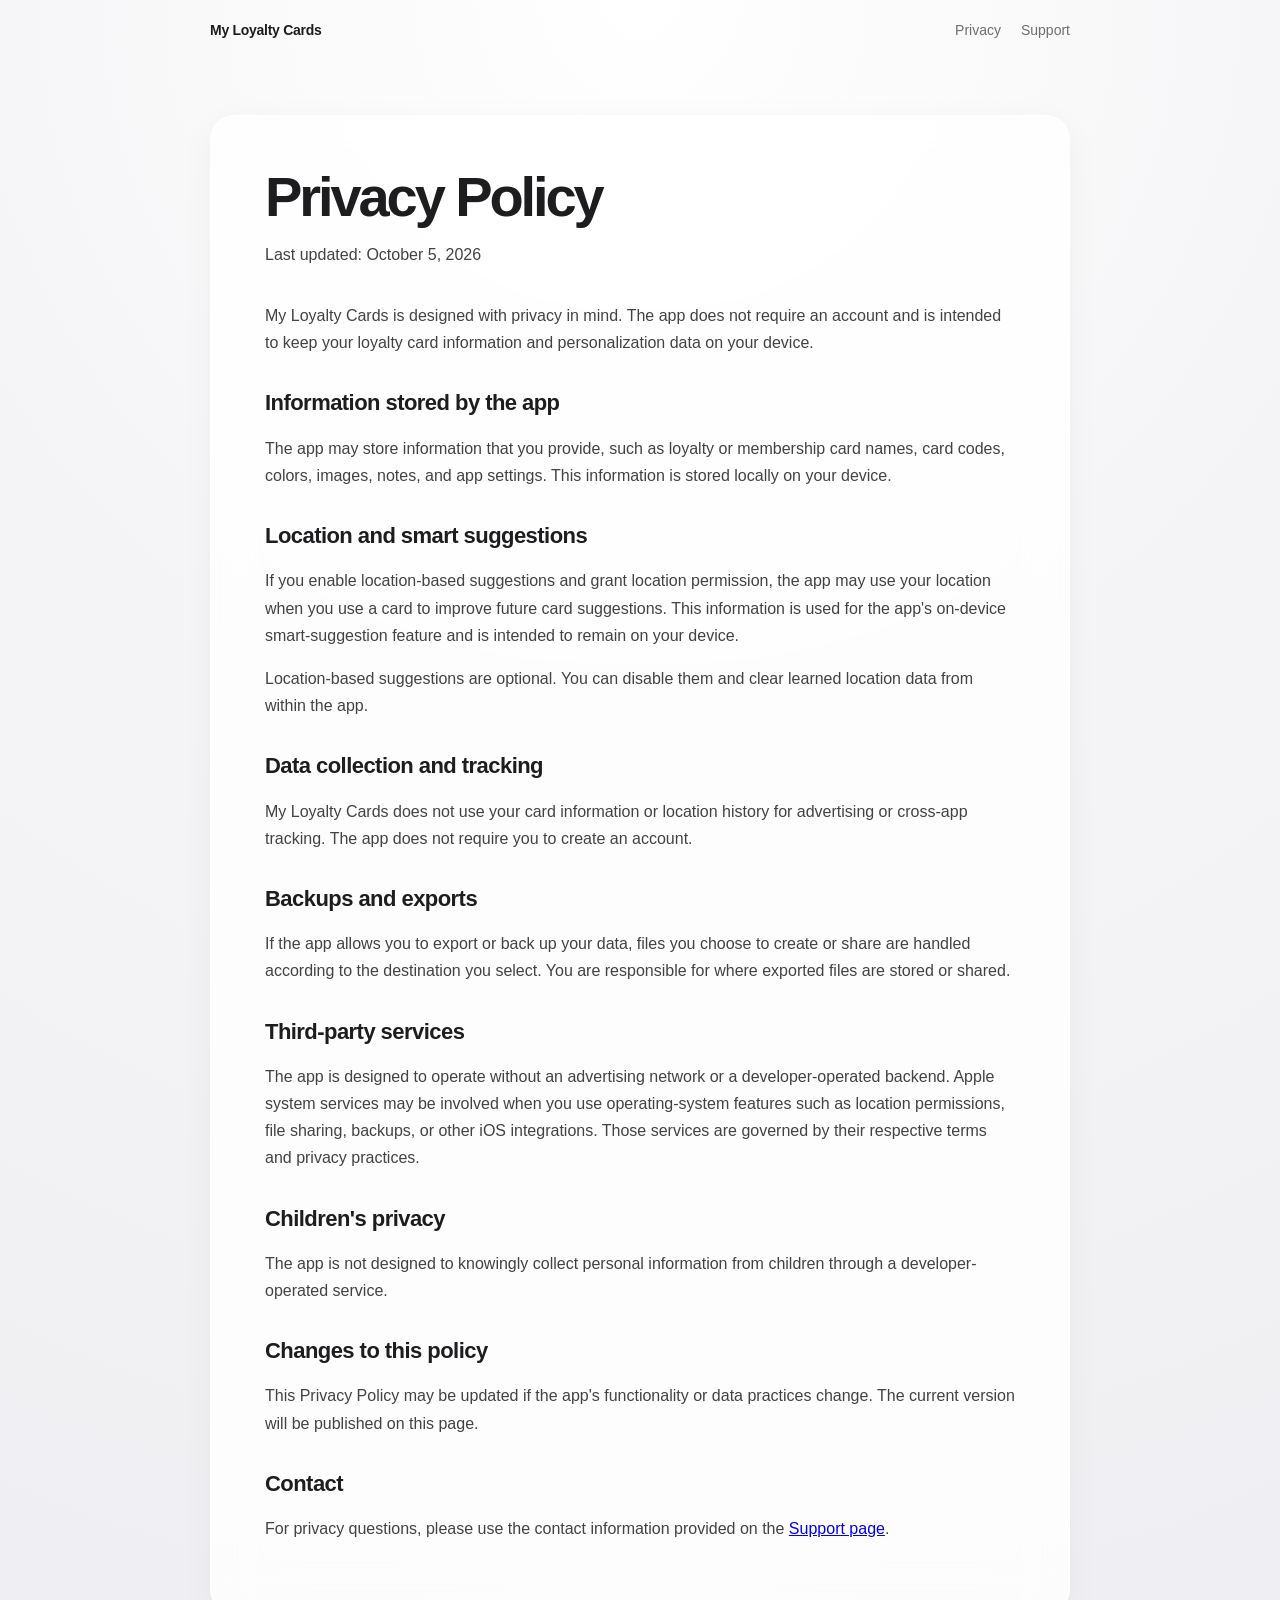
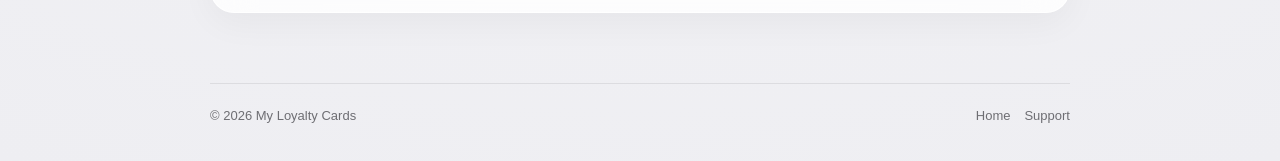
==== privacy.html @ 972e64fd "Add files via upload" ====
<!doctype html>
<html lang="en">
<head>
<meta charset="utf-8">
<meta name="viewport" content="width=device-width, initial-scale=1">
<meta name="color-scheme" content="light">
<link rel="stylesheet" href="style.css">
<title>Privacy Policy — My Loyalty Cards</title>
<meta name="description" content="Privacy Policy for My Loyalty Cards.">
</head>
<body>
<div class="wrap">
<nav><div class="brand"><a href="index.html" style="margin:0;color:inherit;text-decoration:none">My Loyalty Cards</a></div><div class="links"><a href="privacy.html">Privacy</a><a href="support.html">Support</a></div></nav>
<main class="paper">
<h1>Privacy Policy</h1>
<p class="meta">Last updated: October 5, 2026</p>

<p>My Loyalty Cards is designed with privacy in mind. The app does not require an account and is intended to keep your loyalty card information and personalization data on your device.</p>

<h2>Information stored by the app</h2>
<p>The app may store information that you provide, such as loyalty or membership card names, card codes, colors, images, notes, and app settings. This information is stored locally on your device.</p>

<h2>Location and smart suggestions</h2>
<p>If you enable location-based suggestions and grant location permission, the app may use your location when you use a card to improve future card suggestions. This information is used for the app's on-device smart-suggestion feature and is intended to remain on your device.</p>
<p>Location-based suggestions are optional. You can disable them and clear learned location data from within the app.</p>

<h2>Data collection and tracking</h2>
<p>My Loyalty Cards does not use your card information or location history for advertising or cross-app tracking. The app does not require you to create an account.</p>

<h2>Backups and exports</h2>
<p>If the app allows you to export or back up your data, files you choose to create or share are handled according to the destination you select. You are responsible for where exported files are stored or shared.</p>

<h2>Third-party services</h2>
<p>The app is designed to operate without an advertising network or a developer-operated backend. Apple system services may be involved when you use operating-system features such as location permissions, file sharing, backups, or other iOS integrations. Those services are governed by their respective terms and privacy practices.</p>

<h2>Children's privacy</h2>
<p>The app is not designed to knowingly collect personal information from children through a developer-operated service.</p>

<h2>Changes to this policy</h2>
<p>This Privacy Policy may be updated if the app's functionality or data practices change. The current version will be published on this page.</p>

<h2>Contact</h2>
<p>For privacy questions, please use the contact information provided on the <a href="support.html">Support page</a>.</p>
</main>
<footer><span>© 2026 My Loyalty Cards</span><span><a href="index.html">Home</a><a href="support.html">Support</a></span></footer>
</div>
</body>
</html>
---- style.css ----
:root {
  --bg: #f5f5f7;
  --card: rgba(255,255,255,.82);
  --text: #1d1d1f;
  --secondary: #6e6e73;
  --line: rgba(0,0,0,.08);
  --accent: #007aff;
}
* { box-sizing: border-box; }
html { scroll-behavior: smooth; }
body {
  margin: 0;
  font-family: -apple-system, BlinkMacSystemFont, "SF Pro Display", "Segoe UI", sans-serif;
  color: var(--text);
  background:
    radial-gradient(circle at top, #ffffff 0, #f5f5f7 38%, #eeeeF2 100%);
  min-height: 100vh;
}
.wrap { width: min(860px, calc(100% - 40px)); margin: 0 auto; }
nav {
  display: flex; align-items: center; justify-content: space-between;
  padding: 22px 0; font-size: 14px;
}
.brand { font-weight: 650; letter-spacing: -.02em; }
nav a, footer a { color: var(--secondary); text-decoration: none; margin-left: 20px; }
nav a:hover, footer a:hover { color: var(--text); }
.hero { text-align: center; padding: 100px 0 85px; }
.icon {
  width: 86px; height: 86px; margin: 0 auto 28px; border-radius: 22px;
  display: grid; place-items: center; font-size: 42px;
  background: white; box-shadow: 0 18px 50px rgba(0,0,0,.10);
}
h1 { font-size: clamp(46px, 8vw, 72px); letter-spacing: -.055em; line-height: .98; margin: 0; }
.lead {
  max-width: 610px; margin: 24px auto 0; font-size: 21px; line-height: 1.5;
  color: var(--secondary); letter-spacing: -.015em;
}
.pills { display: flex; gap: 10px; justify-content: center; flex-wrap: wrap; margin-top: 32px; }
.pill {
  padding: 10px 15px; border-radius: 999px; background: rgba(255,255,255,.75);
  border: 1px solid var(--line); color: var(--secondary); font-size: 14px;
}
.grid { display: grid; grid-template-columns: repeat(3, 1fr); gap: 16px; margin-bottom: 75px; }
.feature, .paper {
  background: var(--card); backdrop-filter: blur(20px); -webkit-backdrop-filter: blur(20px);
  border: 1px solid rgba(255,255,255,.8); border-radius: 24px;
  box-shadow: 0 10px 35px rgba(0,0,0,.045);
}
.feature { padding: 28px; }
.feature h2 { font-size: 19px; margin: 0 0 9px; letter-spacing: -.025em; }
.feature p { margin: 0; color: var(--secondary); line-height: 1.55; font-size: 15px; }
.paper { padding: clamp(28px, 6vw, 54px); margin: 55px 0 70px; }
.paper h1 { font-size: clamp(38px, 7vw, 56px); margin-bottom: 12px; }
.paper h2 { font-size: 22px; margin-top: 34px; letter-spacing: -.025em; }
.paper p, .paper li { color: #424245; line-height: 1.7; }
.paper ul { padding-left: 21px; }
.meta { color: var(--secondary); margin-bottom: 34px; }
.button {
  display: inline-block; margin-top: 10px; padding: 12px 18px; border-radius: 999px;
  background: var(--text); color: white; text-decoration: none; font-size: 15px;
}
footer {
  border-top: 1px solid var(--line); padding: 24px 0 38px; color: var(--secondary);
  font-size: 13px; display: flex; justify-content: space-between; gap: 20px; flex-wrap: wrap;
}
footer a { margin-left: 14px; }
@media (max-width: 700px) {
  .grid { grid-template-columns: 1fr; }
  .hero { padding: 70px 0 60px; }
  nav .links { display: none; }
}
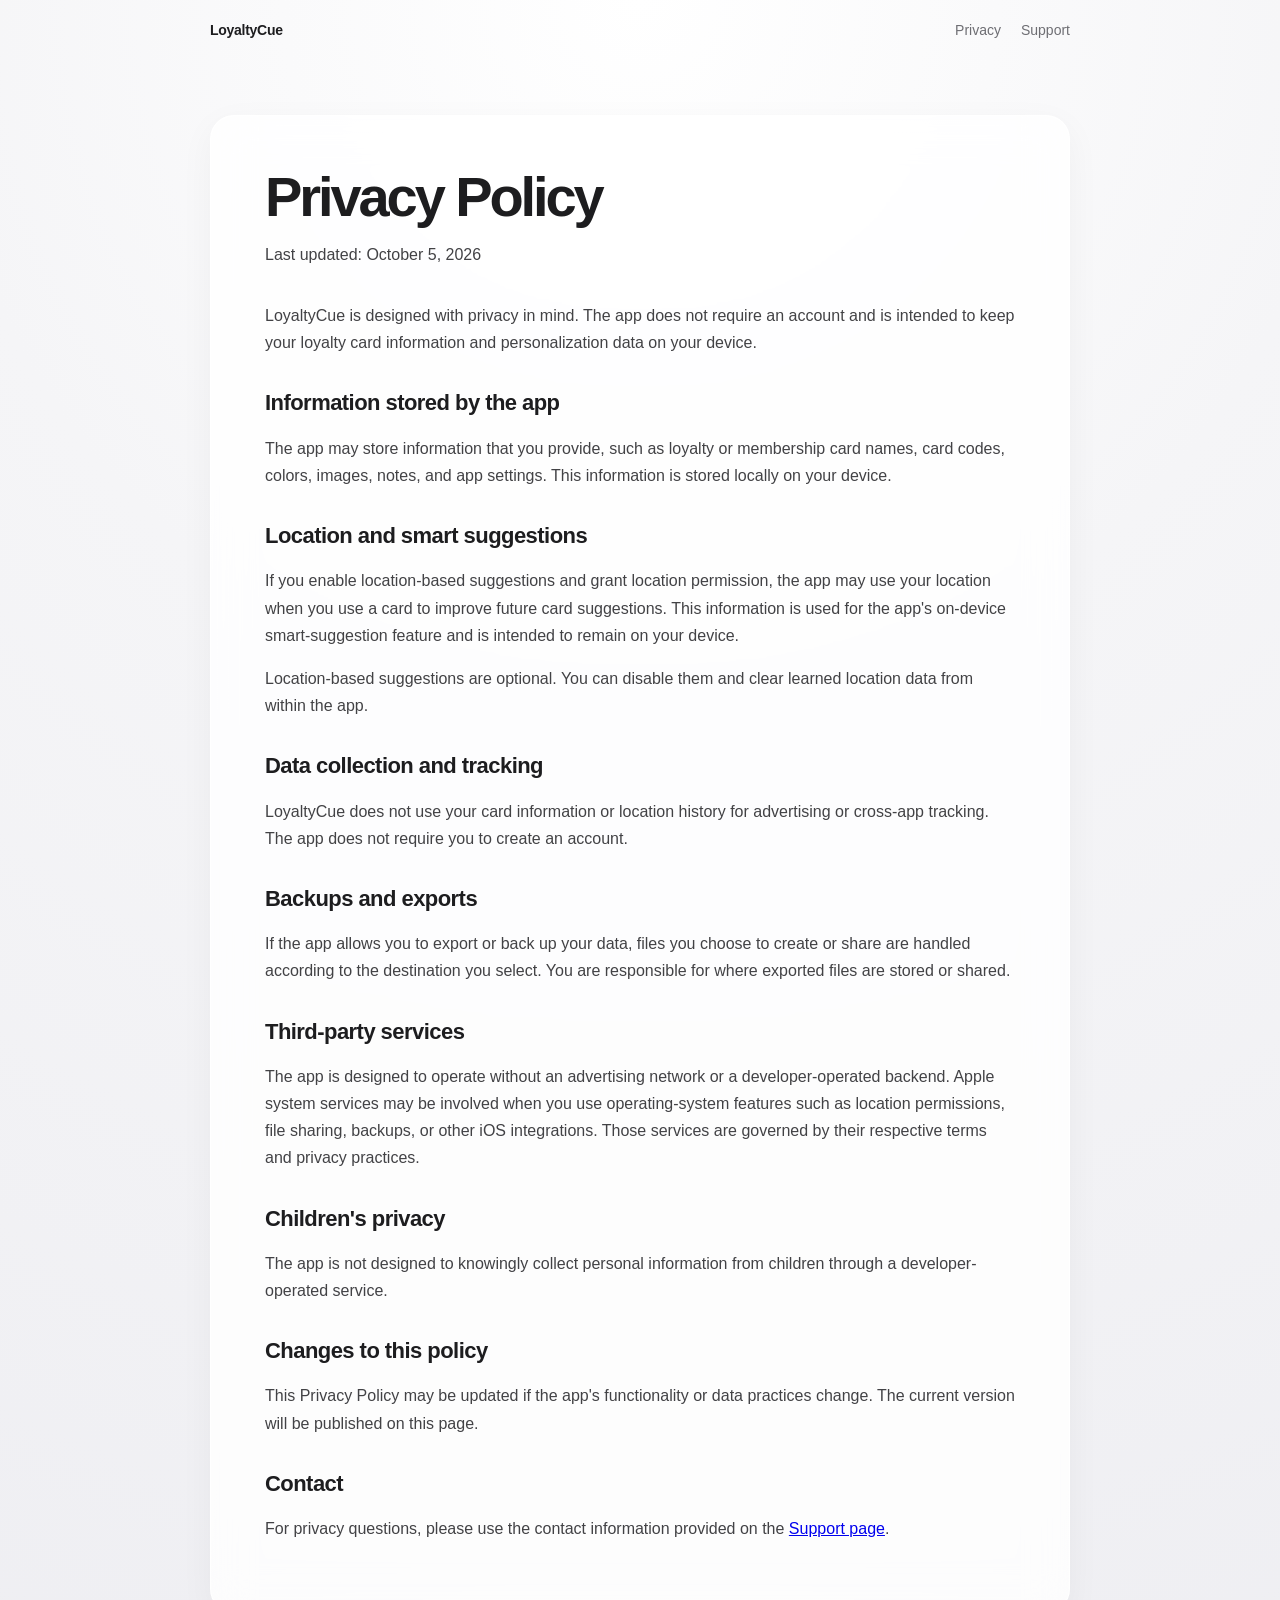
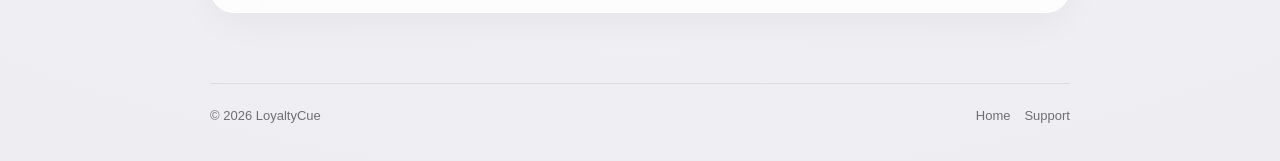
==== commit f6cd180c: "Add files via upload" ====
--- a/privacy.html
+++ b/privacy.html
@@ -5,17 +5,17 @@
 <meta name="viewport" content="width=device-width, initial-scale=1">
 <meta name="color-scheme" content="light">
 <link rel="stylesheet" href="style.css">
-<title>Privacy Policy — My Loyalty Cards</title>
-<meta name="description" content="Privacy Policy for My Loyalty Cards.">
+<title>Privacy Policy — LoyaltyCue</title>
+<meta name="description" content="Privacy Policy for LoyaltyCue.">
 </head>
 <body>
 <div class="wrap">
-<nav><div class="brand"><a href="index.html" style="margin:0;color:inherit;text-decoration:none">My Loyalty Cards</a></div><div class="links"><a href="privacy.html">Privacy</a><a href="support.html">Support</a></div></nav>
+<nav><div class="brand"><a href="index.html" style="margin:0;color:inherit;text-decoration:none">LoyaltyCue</a></div><div class="links"><a href="privacy.html">Privacy</a><a href="support.html">Support</a></div></nav>
 <main class="paper">
 <h1>Privacy Policy</h1>
 <p class="meta">Last updated: October 5, 2026</p>
 
-<p>My Loyalty Cards is designed with privacy in mind. The app does not require an account and is intended to keep your loyalty card information and personalization data on your device.</p>
+<p>LoyaltyCue is designed with privacy in mind. The app does not require an account and is intended to keep your loyalty card information and personalization data on your device.</p>
 
 <h2>Information stored by the app</h2>
 <p>The app may store information that you provide, such as loyalty or membership card names, card codes, colors, images, notes, and app settings. This information is stored locally on your device.</p>
@@ -25,7 +25,7 @@
 <p>Location-based suggestions are optional. You can disable them and clear learned location data from within the app.</p>
 
 <h2>Data collection and tracking</h2>
-<p>My Loyalty Cards does not use your card information or location history for advertising or cross-app tracking. The app does not require you to create an account.</p>
+<p>LoyaltyCue does not use your card information or location history for advertising or cross-app tracking. The app does not require you to create an account.</p>
 
 <h2>Backups and exports</h2>
 <p>If the app allows you to export or back up your data, files you choose to create or share are handled according to the destination you select. You are responsible for where exported files are stored or shared.</p>
@@ -42,7 +42,7 @@
 <h2>Contact</h2>
 <p>For privacy questions, please use the contact information provided on the <a href="support.html">Support page</a>.</p>
 </main>
-<footer><span>© 2026 My Loyalty Cards</span><span><a href="index.html">Home</a><a href="support.html">Support</a></span></footer>
+<footer><span>© 2026 LoyaltyCue</span><span><a href="index.html">Home</a><a href="support.html">Support</a></span></footer>
 </div>
 </body>
 </html>
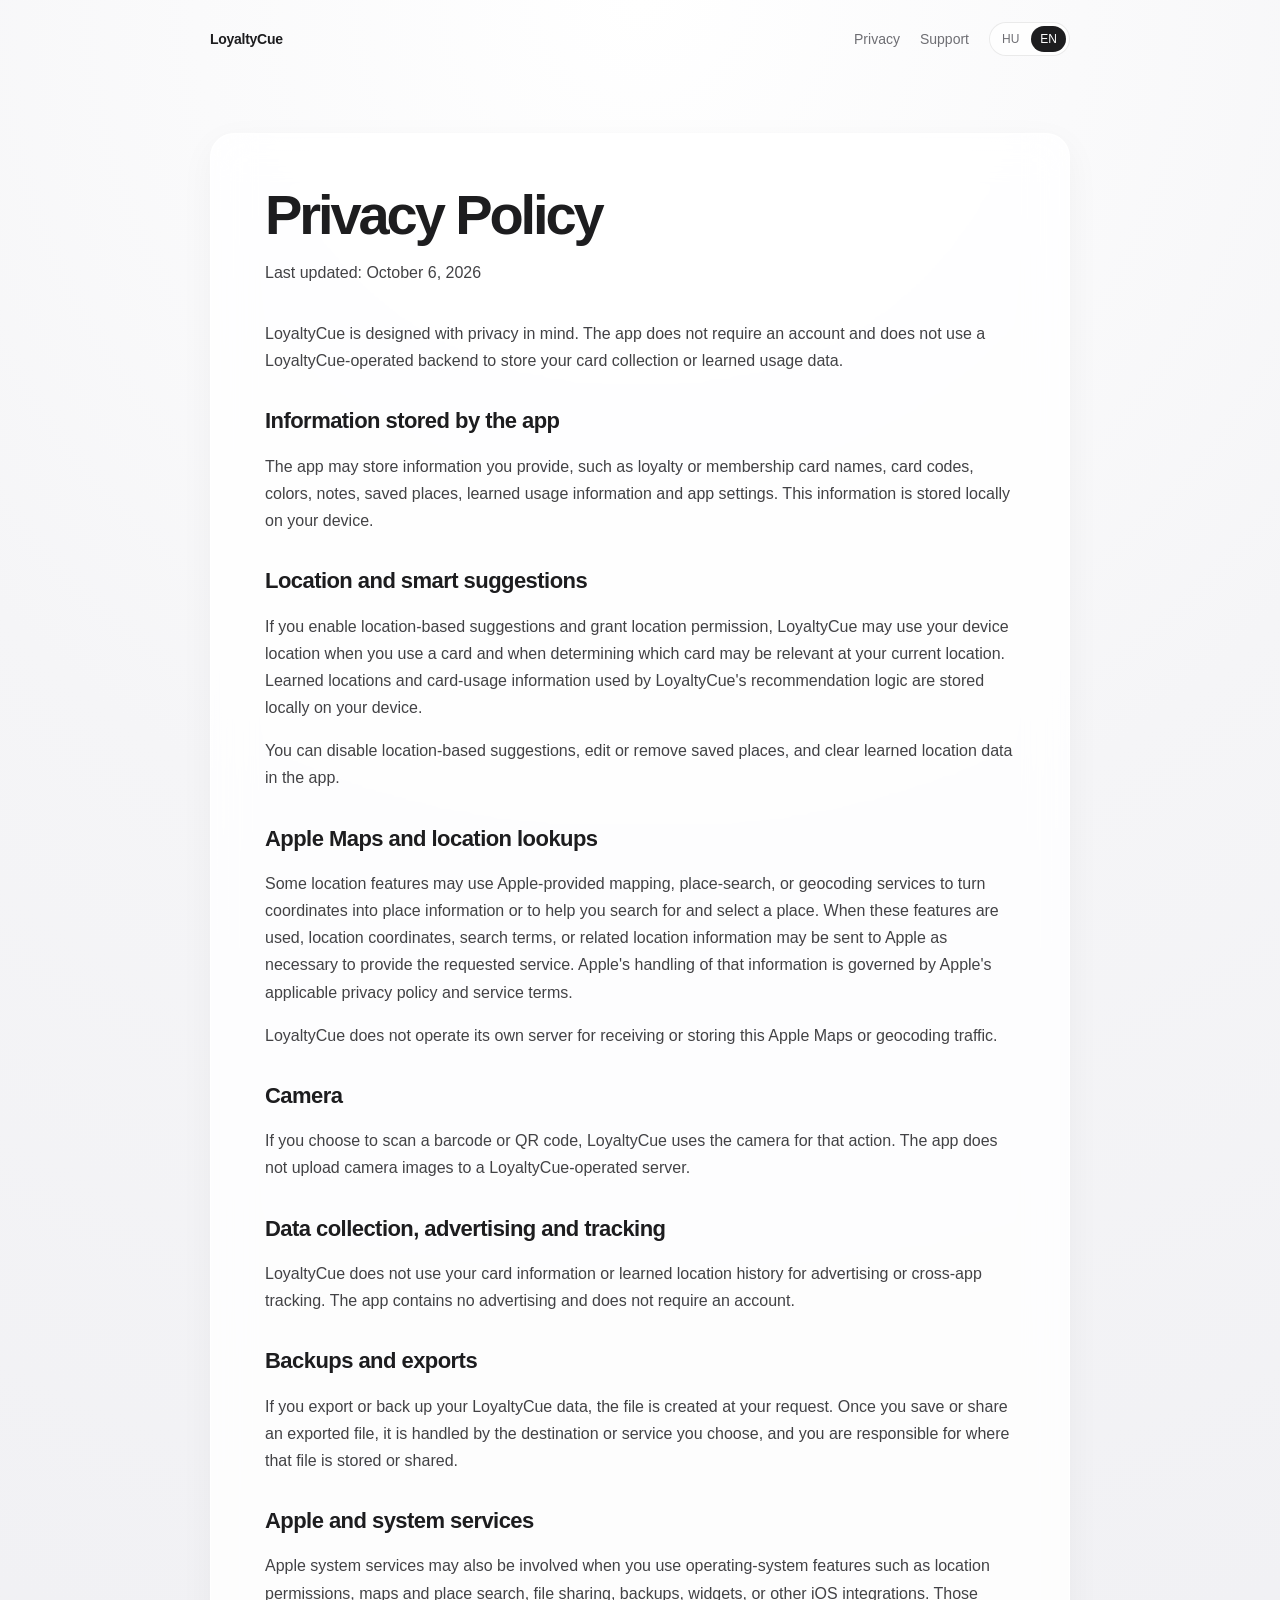
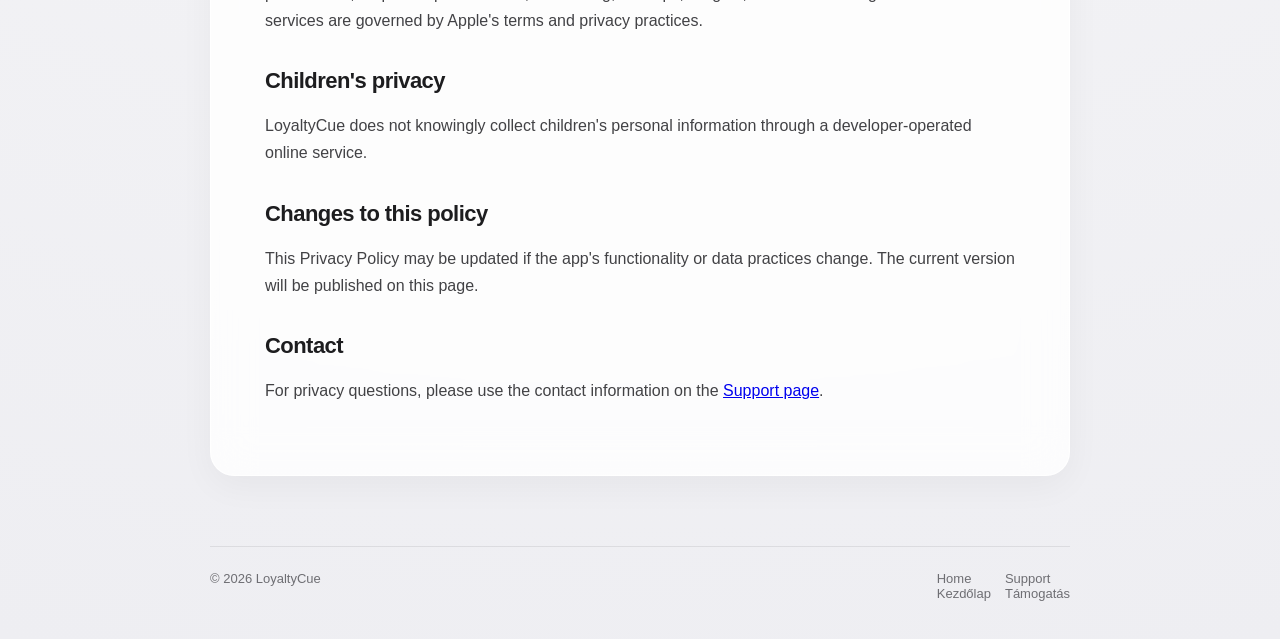
==== commit 9a63b5f5: "Add files via upload" ====
--- a/privacy.html
+++ b/privacy.html
@@ -1,48 +1,99 @@
 <!doctype html>
-<html lang="en">
-<head>
-<meta charset="utf-8">
-<meta name="viewport" content="width=device-width, initial-scale=1">
-<meta name="color-scheme" content="light">
-<link rel="stylesheet" href="style.css">
-<title>Privacy Policy — LoyaltyCue</title>
-<meta name="description" content="Privacy Policy for LoyaltyCue.">
-</head>
-<body>
-<div class="wrap">
-<nav><div class="brand"><a href="index.html" style="margin:0;color:inherit;text-decoration:none">LoyaltyCue</a></div><div class="links"><a href="privacy.html">Privacy</a><a href="support.html">Support</a></div></nav>
-<main class="paper">
-<h1>Privacy Policy</h1>
-<p class="meta">Last updated: October 5, 2026</p>
-
-<p>LoyaltyCue is designed with privacy in mind. The app does not require an account and is intended to keep your loyalty card information and personalization data on your device.</p>
-
+<html lang="en" data-language="en"><head>
+<meta charset="utf-8"><meta name="viewport" content="width=device-width, initial-scale=1">
+<meta name="color-scheme" content="light"><link rel="stylesheet" href="style.css">
+<title>Privacy Policy — LoyaltyCue</title><meta name="description" content="Privacy Policy for LoyaltyCue.">
+</head><body data-page="privacy"><div class="wrap"><nav>
+<div class="brand"><a href="index.html">LoyaltyCue</a></div>
+<div class="nav-right">
+  <div class="links">
+    <a href="privacy.html"><span data-lang="en">Privacy</span><span data-lang="hu">Adatvédelem</span></a>
+    <a href="support.html"><span data-lang="en">Support</span><span data-lang="hu">Támogatás</span></a>
+  </div>
+  <div class="lang-switch" aria-label="Language">
+    <button type="button" data-lang-button="hu" onclick="setSiteLanguage('hu')">HU</button>
+    <button type="button" data-lang-button="en" onclick="setSiteLanguage('en')">EN</button>
+  </div>
+</div>
+</nav><main class="paper">
+<section data-lang="en">
+<h1>Privacy Policy</h1><p class="meta">Last updated: October 6, 2026</p>
+<p>LoyaltyCue is designed with privacy in mind. The app does not require an account and does not use a LoyaltyCue-operated backend to store your card collection or learned usage data.</p>
 <h2>Information stored by the app</h2>
-<p>The app may store information that you provide, such as loyalty or membership card names, card codes, colors, images, notes, and app settings. This information is stored locally on your device.</p>
-
+<p>The app may store information you provide, such as loyalty or membership card names, card codes, colors, notes, saved places, learned usage information and app settings. This information is stored locally on your device.</p>
 <h2>Location and smart suggestions</h2>
-<p>If you enable location-based suggestions and grant location permission, the app may use your location when you use a card to improve future card suggestions. This information is used for the app's on-device smart-suggestion feature and is intended to remain on your device.</p>
-<p>Location-based suggestions are optional. You can disable them and clear learned location data from within the app.</p>
-
-<h2>Data collection and tracking</h2>
-<p>LoyaltyCue does not use your card information or location history for advertising or cross-app tracking. The app does not require you to create an account.</p>
-
+<p>If you enable location-based suggestions and grant location permission, LoyaltyCue may use your device location when you use a card and when determining which card may be relevant at your current location. Learned locations and card-usage information used by LoyaltyCue's recommendation logic are stored locally on your device.</p>
+<p>You can disable location-based suggestions, edit or remove saved places, and clear learned location data in the app.</p>
+<h2>Apple Maps and location lookups</h2>
+<p>Some location features may use Apple-provided mapping, place-search, or geocoding services to turn coordinates into place information or to help you search for and select a place. When these features are used, location coordinates, search terms, or related location information may be sent to Apple as necessary to provide the requested service. Apple's handling of that information is governed by Apple's applicable privacy policy and service terms.</p>
+<p>LoyaltyCue does not operate its own server for receiving or storing this Apple Maps or geocoding traffic.</p>
+<h2>Camera</h2>
+<p>If you choose to scan a barcode or QR code, LoyaltyCue uses the camera for that action. The app does not upload camera images to a LoyaltyCue-operated server.</p>
+<h2>Data collection, advertising and tracking</h2>
+<p>LoyaltyCue does not use your card information or learned location history for advertising or cross-app tracking. The app contains no advertising and does not require an account.</p>
 <h2>Backups and exports</h2>
-<p>If the app allows you to export or back up your data, files you choose to create or share are handled according to the destination you select. You are responsible for where exported files are stored or shared.</p>
-
-<h2>Third-party services</h2>
-<p>The app is designed to operate without an advertising network or a developer-operated backend. Apple system services may be involved when you use operating-system features such as location permissions, file sharing, backups, or other iOS integrations. Those services are governed by their respective terms and privacy practices.</p>
-
+<p>If you export or back up your LoyaltyCue data, the file is created at your request. Once you save or share an exported file, it is handled by the destination or service you choose, and you are responsible for where that file is stored or shared.</p>
+<h2>Apple and system services</h2>
+<p>Apple system services may also be involved when you use operating-system features such as location permissions, maps and place search, file sharing, backups, widgets, or other iOS integrations. Those services are governed by Apple's terms and privacy practices.</p>
 <h2>Children's privacy</h2>
-<p>The app is not designed to knowingly collect personal information from children through a developer-operated service.</p>
-
+<p>LoyaltyCue does not knowingly collect children's personal information through a developer-operated online service.</p>
 <h2>Changes to this policy</h2>
 <p>This Privacy Policy may be updated if the app's functionality or data practices change. The current version will be published on this page.</p>
-
-<h2>Contact</h2>
-<p>For privacy questions, please use the contact information provided on the <a href="support.html">Support page</a>.</p>
-</main>
-<footer><span>© 2026 LoyaltyCue</span><span><a href="index.html">Home</a><a href="support.html">Support</a></span></footer>
-</div>
-</body>
-</html>+<h2>Contact</h2><p>For privacy questions, please use the contact information on the <a href="support.html">Support page</a>.</p>
+</section>
+<section data-lang="hu">
+<h1>Adatvédelmi tájékoztató</h1><p class="meta">Utolsó frissítés: 2026. október 6.</p>
+<p>A LoyaltyCue tervezésének fontos szempontja az adatvédelem. Az alkalmazás használatához nincs szükség fiókra, és a LoyaltyCue nem üzemeltet olyan háttérrendszert, amelyen a kártyagyűjteményedet vagy a megtanult használati adatokat tárolná.</p>
+<h2>Az alkalmazás által tárolt adatok</h2>
+<p>Az alkalmazás helyben tárolhatja az általad megadott adatokat, például a hűség- vagy tagsági kártyák nevét, kódját, színét, jegyzeteit, a mentett helyeket, a megtanult használati információkat és az alkalmazás beállításait. Ezek az adatok az eszközödön kerülnek tárolásra.</p>
+<h2>Helyadatok és okos javaslatok</h2>
+<p>Ha engedélyezed a helyalapú javaslatokat és helyhozzáférést adsz az alkalmazásnak, a LoyaltyCue használhatja az eszközöd helyzetét egy kártya használatakor, illetve annak meghatározásához, hogy az aktuális helyen melyik kártya lehet releváns. A LoyaltyCue ajánlási logikájához használt megtanult helyek és kártyahasználati információk helyben, az eszközödön kerülnek tárolásra.</p>
+<p>A helyalapú javaslatokat bármikor kikapcsolhatod, a mentett helyeket szerkesztheted vagy törölheted, a megtanult helyadatokat pedig törölheted az alkalmazásból.</p>
+<h2>Apple Maps és helykeresés</h2>
+<p>Egyes helyfunkciók Apple által biztosított térképes, helykeresési vagy geokódolási szolgáltatásokat használhatnak a koordináták helyinformációvá alakításához, illetve egy hely megkereséséhez és kiválasztásához. E funkciók használatakor a szolgáltatás biztosításához szükséges helykoordináták, keresési kifejezések vagy kapcsolódó helyinformációk továbbításra kerülhetnek az Apple részére. Ezeket az adatokat az Apple a saját vonatkozó adatvédelmi szabályzata és szolgáltatási feltételei szerint kezeli.</p>
+<p>A LoyaltyCue nem üzemeltet saját szervert az Apple Maps vagy geokódolási adatforgalom fogadására vagy tárolására.</p>
+<h2>Kamera</h2>
+<p>Ha vonalkódot vagy QR-kódot olvasol be, a LoyaltyCue ehhez használja a kamerát. Az alkalmazás nem tölti fel a kameraképet LoyaltyCue által üzemeltetett szerverre.</p>
+<h2>Adatgyűjtés, hirdetések és követés</h2>
+<p>A LoyaltyCue nem használja a kártyaadataidat vagy a megtanult helyelőzményeidet reklámozásra vagy alkalmazások közötti követésre. Az alkalmazás nem tartalmaz hirdetéseket, és használatához nincs szükség fiókra.</p>
+<h2>Biztonsági mentések és exportálás</h2>
+<p>Ha exportálod vagy biztonsági mentést készítesz a LoyaltyCue adatairól, a fájl a te kérésedre jön létre. Miután elmented vagy megosztod az exportált fájlt, azt az általad választott célhely vagy szolgáltatás kezeli, és te döntöd el, hol tárolod vagy osztod meg.</p>
+<h2>Apple- és rendszer-szolgáltatások</h2>
+<p>Az iOS rendszerfunkcióinak használatakor Apple-rendszerszolgáltatások is részt vehetnek a működésben, például a helyengedélyek, térképek és helykeresés, fájlmegosztás, biztonsági mentések, widgetek vagy más iOS-integrációk esetén. Ezekre az Apple saját feltételei és adatvédelmi gyakorlata vonatkozik.</p>
+<h2>Gyermekek adatainak védelme</h2>
+<p>A LoyaltyCue nem gyűjt tudatosan gyermekekre vonatkozó személyes adatokat fejlesztő által üzemeltetett online szolgáltatáson keresztül.</p>
+<h2>A tájékoztató módosítása</h2>
+<p>Az adatvédelmi tájékoztató frissülhet, ha az alkalmazás funkciói vagy adatkezelési gyakorlata megváltozik. Az aktuális változat ezen az oldalon lesz elérhető.</p>
+<h2>Kapcsolat</h2><p>Adatvédelmi kérdés esetén használd a <a href="support.html">Támogatás oldalon</a> megadott elérhetőséget.</p>
+</section></main>
+<footer><span>© 2026 LoyaltyCue</span><span><a href="index.html"><span data-lang="en">Home</span><span data-lang="hu">Kezdőlap</span></a><a href="support.html"><span data-lang="en">Support</span><span data-lang="hu">Támogatás</span></a></span></footer>
+</div><script>
+(function () {
+  const supported = ["en", "hu"];
+  function detectedLanguage() {
+    const saved = localStorage.getItem("loyaltycue-language");
+    if (supported.includes(saved)) return saved;
+    const langs = navigator.languages || [navigator.language || "en"];
+    return langs.some(l => String(l).toLowerCase().startsWith("hu")) ? "hu" : "en";
+  }
+  function setLanguage(lang, remember) {
+    if (!supported.includes(lang)) lang = "en";
+    document.documentElement.dataset.language = lang;
+    document.documentElement.lang = lang;
+    if (remember) localStorage.setItem("loyaltycue-language", lang);
+    document.querySelectorAll("[data-lang-button]").forEach(b => {
+      b.classList.toggle("active", b.dataset.langButton === lang);
+      b.setAttribute("aria-pressed", b.dataset.langButton === lang ? "true" : "false");
+    });
+    const titles = {
+      home: {en:"LoyaltyCue", hu:"LoyaltyCue"},
+      privacy: {en:"Privacy Policy — LoyaltyCue", hu:"Adatvédelmi tájékoztató — LoyaltyCue"},
+      support: {en:"Support — LoyaltyCue", hu:"Támogatás — LoyaltyCue"}
+    };
+    const key = document.body.dataset.page || "home";
+    document.title = titles[key][lang];
+  }
+  window.setSiteLanguage = function(lang){ setLanguage(lang, true); };
+  document.addEventListener("DOMContentLoaded", () => setLanguage(detectedLanguage(), false));
+})();
+</script></body></html>
--- a/style.css
+++ b/style.css
@@ -4,7 +4,6 @@
   --text: #1d1d1f;
   --secondary: #6e6e73;
   --line: rgba(0,0,0,.08);
-  --accent: #007aff;
 }
 * { box-sizing: border-box; }
 html { scroll-behavior: smooth; }
@@ -12,60 +11,59 @@
   margin: 0;
   font-family: -apple-system, BlinkMacSystemFont, "SF Pro Display", "Segoe UI", sans-serif;
   color: var(--text);
-  background:
-    radial-gradient(circle at top, #ffffff 0, #f5f5f7 38%, #eeeeF2 100%);
+  background: radial-gradient(circle at top, #fff 0, #f5f5f7 38%, #eeeef2 100%);
   min-height: 100vh;
 }
 .wrap { width: min(860px, calc(100% - 40px)); margin: 0 auto; }
-nav {
-  display: flex; align-items: center; justify-content: space-between;
-  padding: 22px 0; font-size: 14px;
+nav { display:flex; align-items:center; justify-content:space-between; gap:18px; padding:22px 0; font-size:14px; }
+.brand { font-weight:650; letter-spacing:-.02em; }
+.brand a { margin:0; color:inherit; text-decoration:none; }
+.nav-right { display:flex; align-items:center; gap:20px; }
+.links { display:flex; align-items:center; gap:20px; }
+nav a, footer a { color:var(--secondary); text-decoration:none; }
+nav a:hover, footer a:hover { color:var(--text); }
+.lang-switch {
+  display:flex; align-items:center; gap:3px; padding:3px;
+  border:1px solid var(--line); background:rgba(255,255,255,.72);
+  border-radius:999px;
 }
-.brand { font-weight: 650; letter-spacing: -.02em; }
-nav a, footer a { color: var(--secondary); text-decoration: none; margin-left: 20px; }
-nav a:hover, footer a:hover { color: var(--text); }
-.hero { text-align: center; padding: 100px 0 85px; }
+.lang-switch button {
+  border:0; background:transparent; color:var(--secondary);
+  border-radius:999px; padding:6px 9px; cursor:pointer; font:inherit; font-size:12px;
+}
+.lang-switch button.active { background:var(--text); color:white; }
+.hero { text-align:center; padding:100px 0 85px; }
 .icon {
-  width: 86px; height: 86px; margin: 0 auto 28px; border-radius: 22px;
-  display: grid; place-items: center; font-size: 42px;
-  background: white; box-shadow: 0 18px 50px rgba(0,0,0,.10);
+  width:86px; height:86px; margin:0 auto 28px; border-radius:22px;
+  display:grid; place-items:center; font-size:42px;
+  background:white; box-shadow:0 18px 50px rgba(0,0,0,.10);
 }
-h1 { font-size: clamp(46px, 8vw, 72px); letter-spacing: -.055em; line-height: .98; margin: 0; }
-.lead {
-  max-width: 610px; margin: 24px auto 0; font-size: 21px; line-height: 1.5;
-  color: var(--secondary); letter-spacing: -.015em;
+h1 { font-size:clamp(46px,8vw,72px); letter-spacing:-.055em; line-height:.98; margin:0; }
+.lead { max-width:610px; margin:24px auto 0; font-size:21px; line-height:1.5; color:var(--secondary); letter-spacing:-.015em; }
+.pills { display:flex; gap:10px; justify-content:center; flex-wrap:wrap; margin-top:32px; }
+.pill { padding:10px 15px; border-radius:999px; background:rgba(255,255,255,.75); border:1px solid var(--line); color:var(--secondary); font-size:14px; }
+.grid { display:grid; grid-template-columns:repeat(3,1fr); gap:16px; margin-bottom:75px; }
+.feature,.paper {
+  background:var(--card); backdrop-filter:blur(20px); -webkit-backdrop-filter:blur(20px);
+  border:1px solid rgba(255,255,255,.8); border-radius:24px;
+  box-shadow:0 10px 35px rgba(0,0,0,.045);
 }
-.pills { display: flex; gap: 10px; justify-content: center; flex-wrap: wrap; margin-top: 32px; }
-.pill {
-  padding: 10px 15px; border-radius: 999px; background: rgba(255,255,255,.75);
-  border: 1px solid var(--line); color: var(--secondary); font-size: 14px;
+.feature { padding:28px; }
+.feature h2 { font-size:19px; margin:0 0 9px; letter-spacing:-.025em; }
+.feature p { margin:0; color:var(--secondary); line-height:1.55; font-size:15px; }
+.paper { padding:clamp(28px,6vw,54px); margin:55px 0 70px; }
+.paper h1 { font-size:clamp(38px,7vw,56px); margin-bottom:12px; }
+.paper h2 { font-size:22px; margin-top:34px; letter-spacing:-.025em; }
+.paper p,.paper li { color:#424245; line-height:1.7; }
+.paper ul { padding-left:21px; }
+.meta { color:var(--secondary); margin-bottom:34px; }
+.notice { padding:16px 18px; border:1px solid var(--line); border-radius:16px; background:rgba(255,255,255,.62); }
+footer { border-top:1px solid var(--line); padding:24px 0 38px; color:var(--secondary); font-size:13px; display:flex; justify-content:space-between; gap:20px; flex-wrap:wrap; }
+footer span:last-child { display:flex; gap:14px; }
+[data-lang] { display:none; }
+html[data-language="en"] [data-lang="en"], html[data-language="hu"] [data-lang="hu"] { display:revert; }
+@media (max-width:700px) {
+  .grid { grid-template-columns:1fr; }
+  .hero { padding:70px 0 60px; }
+  .links { display:none; }
 }
-.grid { display: grid; grid-template-columns: repeat(3, 1fr); gap: 16px; margin-bottom: 75px; }
-.feature, .paper {
-  background: var(--card); backdrop-filter: blur(20px); -webkit-backdrop-filter: blur(20px);
-  border: 1px solid rgba(255,255,255,.8); border-radius: 24px;
-  box-shadow: 0 10px 35px rgba(0,0,0,.045);
-}
-.feature { padding: 28px; }
-.feature h2 { font-size: 19px; margin: 0 0 9px; letter-spacing: -.025em; }
-.feature p { margin: 0; color: var(--secondary); line-height: 1.55; font-size: 15px; }
-.paper { padding: clamp(28px, 6vw, 54px); margin: 55px 0 70px; }
-.paper h1 { font-size: clamp(38px, 7vw, 56px); margin-bottom: 12px; }
-.paper h2 { font-size: 22px; margin-top: 34px; letter-spacing: -.025em; }
-.paper p, .paper li { color: #424245; line-height: 1.7; }
-.paper ul { padding-left: 21px; }
-.meta { color: var(--secondary); margin-bottom: 34px; }
-.button {
-  display: inline-block; margin-top: 10px; padding: 12px 18px; border-radius: 999px;
-  background: var(--text); color: white; text-decoration: none; font-size: 15px;
-}
-footer {
-  border-top: 1px solid var(--line); padding: 24px 0 38px; color: var(--secondary);
-  font-size: 13px; display: flex; justify-content: space-between; gap: 20px; flex-wrap: wrap;
-}
-footer a { margin-left: 14px; }
-@media (max-width: 700px) {
-  .grid { grid-template-columns: 1fr; }
-  .hero { padding: 70px 0 60px; }
-  nav .links { display: none; }
-}
